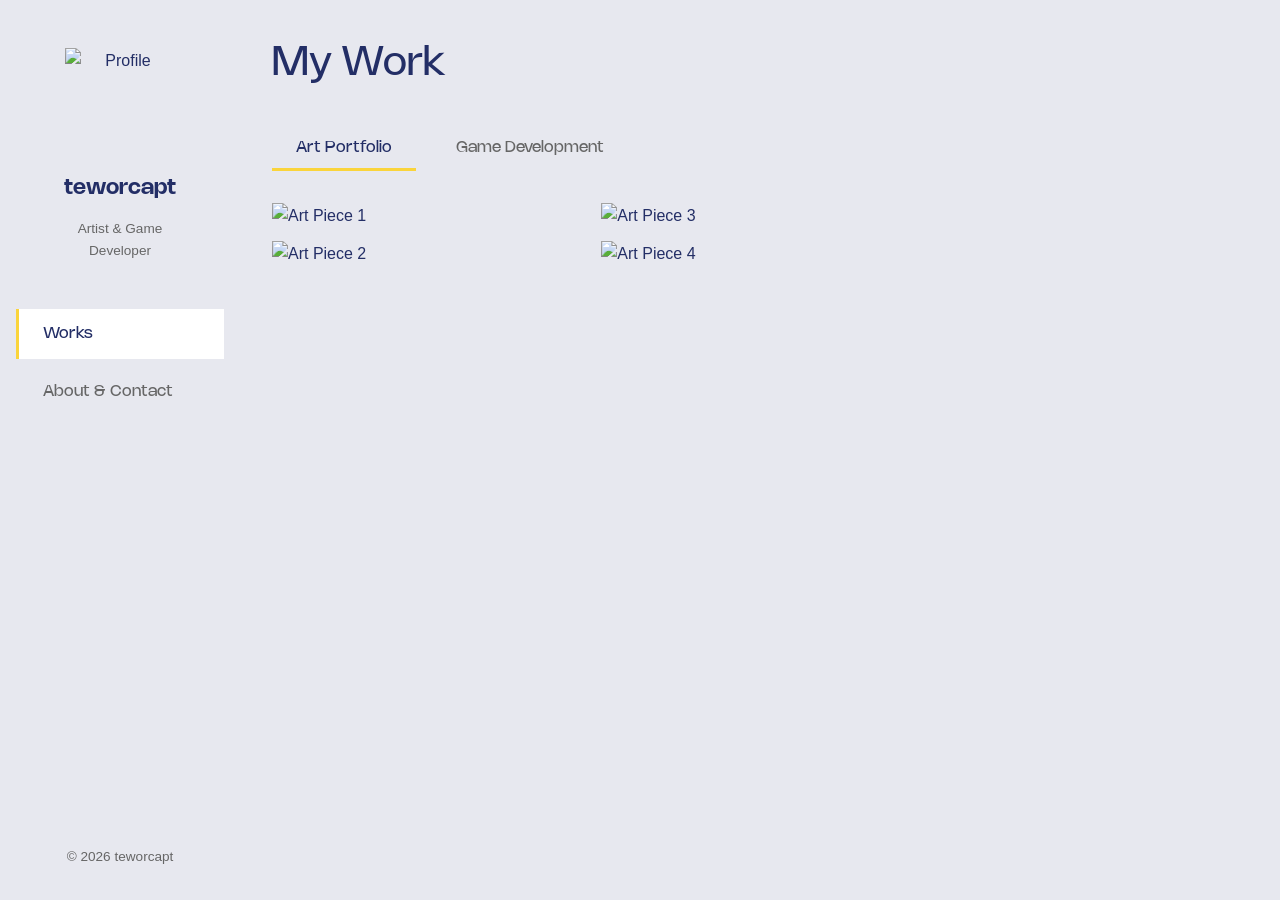
==== index.html @ d013da0e "Update index.html" ====
<!DOCTYPE html>
<html lang="en">
<head>
    <meta charset="UTF-8">
    <meta name="viewport" content="width=device-width, initial-scale=1.0">
    <title>Portfolio - teworcapt</title>
    <link rel="stylesheet" href="styles-new.css">
</head>
<body>
    <div class="container-main">
        <!-- Left Sidebar with Bubble -->
        <aside class="sidebar">
            <div class="profile-bubble">
                <img src="images/avatar.jpg" alt="Profile" class="profile-image">
                <h1 class="profile-name">teworcapt</h1>
                <p class="profile-subtitle">Artist & Game Developer</p>
            </div>
            
            <nav class="sidebar-nav">
                <ul>
                    <li><a href="index.html" class="nav-link">Works</a></li>
                    <li><a href="about.html" class="nav-link">About & Contact</a></li>
                </ul>
            </nav>

            <div class="sidebar-footer">
                <p>&copy; 2026 teworcapt</p>
            </div>
        </aside>

        <!-- Main Content -->
        <main class="main-content">
            <section class="portfolio">
                <div class="content-wrapper">
                    <h2>My Work</h2>
                    
                    <!-- Portfolio Tabs -->
                    <div class="portfolio-tabs">
                        <button class="tab-button active" data-tab="art">Art Portfolio</button>
                        <button class="tab-button" data-tab="games">Game Development</button>
                    </div>

                    <!-- Art Portfolio Tab -->
                    <div id="art" class="tab-content active">
                        <div class="art-masonry">
                            <div class="art-item">
                                <img src="images/art/artwork-1.jpg" alt="Art Piece 1">
                            </div>
                            <div class="art-item">
                                <img src="images/art/artwork-2.jpg" alt="Art Piece 2">
                            </div>
                            <div class="art-item">
                                <img src="images/art/artwork-3.jpg" alt="Art Piece 3">
                            </div>
                            <div class="art-item">
                                <img src="images/art/artwork-4.jpg" alt="Art Piece 4">
                            </div>
                        </div>
                    </div>

                    <!-- Games Portfolio Tab -->
                    <div id="games" class="tab-content">
                        <div class="portfolio-grid">
                            <div class="portfolio-item">
                                <div class="portfolio-image">
                                    <img src="images/games/game-1.jpg" alt="Game 1">
                                    <div class="portfolio-overlay">
                                        <p class="placeholder">Add game screenshot</p>
                                    </div>
                                </div>
                                <div class="portfolio-info">
                                    <h3>Game Title</h3>
                                    <p>Description of your game project, gameplay mechanics, and features.</p>
                                    <div class="portfolio-links">
                                        <a href="#" class="link-btn">Play</a>
                                        <a href="#" class="link-btn">Learn More</a>
                                    </div>
                                </div>
                            </div>

                            <div class="portfolio-item">
                                <div class="portfolio-image">
                                    <img src="images/games/game-2.jpg" alt="Game 2">
                                    <div class="portfolio-overlay">
                                        <p class="placeholder">Add game screenshot</p>
                                    </div>
                                </div>
                                <div class="portfolio-info">
                                    <h3>Game Title</h3>
                                    <p>Description of your game project, gameplay mechanics, and features.</p>
                                    <div class="portfolio-links">
                                        <a href="#" class="link-btn">Play</a>
                                        <a href="#" class="link-btn">Learn More</a>
                                    </div>
                                </div>
                            </div>

                            <div class="portfolio-item">
                                <div class="portfolio-image">
                                    <img src="images/games/game-3.jpg" alt="Game 3">
                                    <div class="portfolio-overlay">
                                        <p class="placeholder"> Add game screenshot</p>
                                    </div>
                                </div>
                                <div class="portfolio-info">
                                    <h3>Game Title</h3>
                                    <p>Description of your game project, gameplay mechanics, and features.</p>
                                    <div class="portfolio-links">
                                        <a href="#" class="link-btn">Play</a>
                                        <a href="#" class="link-btn">Learn More</a>
                                    </div>
                                </div>
                            </div>

                            <div class="portfolio-item">
                                <div class="portfolio-image">
                                    <img src="images/games/game-4.jpg" alt="Game 4">
                                    <div class="portfolio-overlay">
                                        <p class="placeholder">Add game screenshot</p>
                                    </div>
                                </div>
                                <div class="portfolio-info">
                                    <h3>Game Title</h3>
                                    <p>Description of your game project, gameplay mechanics, and features.</p>
                                    <div class="portfolio-links">
                                        <a href="#" class="link-btn">Play</a>
                                        <a href="#" class="link-btn">Learn More</a>
                                    </div>
                                </div>
                            </div>
                        </div>
                    </div>
                </div>
            </section>
        </main>
    </div>

    <script src="script.js"></script>
</body>
</html>
---- styles-new.css ----
@font-face {
    font-family: 'Nohemi';
    src: url('Web-TT/Nohemi-Regular.woff2') format('woff2'),
         url('Web-TT/Nohemi-Regular.woff') format('woff');
    font-weight: 400;
    font-style: normal;
    font-display: swap;
}

@font-face {
    font-family: 'Nohemi';
    src: url('Web-TT/Nohemi-SemiBold.woff2') format('woff2'),
         url('Web-TT/Nohemi-SemiBold.woff') format('woff');
    font-weight: 600;
    font-style: normal;
    font-display: swap;
}

:root {
    --primary-color: #232e66;
    --secondary-color: #e7e8ef;
    --accent-color: #fad43b;
    --accent-dark: #bb7805;
    --bg-color: #e7e8ef;
    --text-primary: #232e66;
    --text-secondary: #666666;
    --border-color: #e7e8ef;
}

* {
    margin: 0;
    padding: 0;
    box-sizing: border-box;
}

html, body {
    width: 100%;
    height: 100%;
}

body {
    font-family: 'Helvetica Neue', Helvetica, Arial, sans-serif;
    background-color: var(--bg-color);
    color: var(--text-primary);
    line-height: 1.6;
}

/* Main Container */
.container-main {
    display: flex;
    min-height: 100vh;
}

/* Sidebar — always fixed, never collapses to top */
.sidebar {
    position: fixed;
    left: 0;
    top: 0;
    width: 240px;
    height: 100vh;
    display: flex;
    flex-direction: column;
    align-items: center;
    padding: 2rem 1rem;
    gap: 2rem;
    background: var(--secondary-color);
    overflow-y: auto;
    z-index: 100;
    flex-shrink: 0;
}

/* Profile Bubble — no border, blends into sidebar */
.profile-bubble {
    width: 180px;
    border-radius: 0;
    background: var(--secondary-color);
    border: none;
    display: flex;
    flex-direction: column;
    align-items: center;
    justify-content: center;
    padding: 1rem;
    text-align: center;
    gap: 0.75rem;
}

.profile-image {
    width: 110px;
    height: 110px;
    border-radius: 0;
    object-fit: cover;
    background: var(--bg-color);
}

.profile-name {
    font-family: 'Nohemi', sans-serif;
    font-size: 1.4rem;
    color: var(--primary-color);
}

.profile-subtitle {
    font-size: 0.85rem;
    color: var(--text-secondary);
}

/* Sidebar Navigation */
.sidebar-nav {
    width: 100%;
    flex: 1;
}

.sidebar-nav ul {
    list-style: none;
    display: flex;
    flex-direction: column;
    gap: 0.5rem;
}

.nav-link {
    display: block;
    padding: 0.75rem 1.5rem;
    background: transparent;
    border: none;
    text-decoration: none;
    font-family: 'Nohemi', sans-serif;
    color: var(--text-secondary);
    font-size: 1rem;
    cursor: pointer;
    transition: all 0.3s ease;
    border-left: 3px solid transparent;
}

.nav-link:hover {
    color: var(--primary-color);
    background: var(--secondary-color);
}

.nav-link.active {
    color: var(--primary-color);
    background: white;
    border-left-color: var(--accent-color);
}

.sidebar-footer {
    width: 100%;
    text-align: center;
    font-size: 0.85rem;
    color: var(--text-secondary);
    border-top: 1px solid var(--border-color);
    padding-top: 1rem;
}

/* Main Content — always offset by sidebar width */
.main-content {
    margin-left: 240px;
    flex: 1;
    padding: 2rem;
    min-width: 0;
}

.content-wrapper {
    width: 100%;
    max-width: 1100px;
}

/* Sections */
section {
    margin-bottom: 3rem;
}

h2 {
    font-family: 'Nohemi', sans-serif;
    font-size: 2.5rem;
    font-weight: 400;
    margin-bottom: 2rem;
    color: var(--primary-color);
}

h3 {
    font-family: 'Nohemi', sans-serif;
    font-size: 1.3rem;
    font-weight: 400;
    color: var(--primary-color);
    margin-bottom: 1rem;
}

h4 {
    font-family: 'Nohemi', sans-serif;
    font-weight: 400;
    color: var(--primary-color);
}

/* Buttons */
.btn {
    padding: 0.75rem 2rem;
    border-radius: 0;
    text-decoration: none;
    font-family: 'Nohemi', sans-serif;
    font-weight: 400;
    transition: all 0.3s ease;
    border: none;
    cursor: pointer;
    display: inline-block;
}

.btn-primary {
    background: var(--primary-color);
    color: white;
}

.btn-primary:hover {
    background: var(--secondary-color);
    color: var(--primary-color);
}

.btn-secondary {
    background: white;
    color: var(--primary-color);
    border: 2px solid var(--primary-color);
}

.btn-secondary:hover {
    background: var(--secondary-color);
    color: var(--primary-color);
}

/* Art Masonry Grid */
.art-masonry {
    columns: 3;
    column-gap: 0.75rem;
}

.art-item {
    break-inside: avoid;
    margin-bottom: 0.75rem;
    overflow: hidden;
    cursor: pointer;
}

.art-item img {
    width: 100%;
    height: auto;
    display: block;
    transition: transform 0.3s ease, opacity 0.3s ease;
}

.art-item:hover img {
    transform: scale(1.03);
    opacity: 0.9;
}

@media (max-width: 768px) {
    .art-masonry {
        columns: 2;
    }
}

@media (max-width: 480px) {
    .art-masonry {
        columns: 1;
    }
}

/* Portfolio Tabs */
.portfolio-tabs {
    display: flex;
    gap: 1rem;
    margin-bottom: 2rem;
    border-bottom: 2px solid var(--border-color);
}

.tab-button {
    padding: 0.75rem 1.5rem;
    background: transparent;
    border: none;
    color: var(--text-secondary);
    font-size: 1rem;
    font-family: 'Nohemi', sans-serif;
    font-weight: 400;
    cursor: pointer;
    transition: all 0.3s ease;
    border-bottom: 3px solid transparent;
    margin-bottom: -2px;
}

.tab-button:hover {
    color: var(--primary-color);
}

.tab-button.active {
    color: var(--primary-color);
    border-bottom-color: var(--accent-color);
}

.tab-content {
    display: none;
}

.tab-content.active {
    display: block;
}

.portfolio-grid {
    display: grid;
    grid-template-columns: repeat(auto-fill, minmax(260px, 1fr));
    gap: 2rem;
}

.portfolio-item {
    background-color: white;
    overflow: hidden;
    border: 1px solid var(--border-color);
    transition: transform 0.3s ease;
}

.portfolio-item:hover {
    transform: translateY(-5px) scale(1.02);
}

.portfolio-image {
    position: relative;
    width: 100%;
    height: 220px;
    overflow: hidden;
}

.portfolio-image img {
    width: 100%;
    height: 100%;
    object-fit: cover;
}

.portfolio-overlay {
    position: absolute;
    top: 0;
    left: 0;
    width: 100%;
    height: 100%;
    background: rgba(35, 46, 102, 0.3);
    display: flex;
    align-items: center;
    justify-content: center;
}

.placeholder {
    font-size: 2rem;
    color: white;
    text-shadow: 0 2px 4px rgba(0, 0, 0, 0.3);
}

.portfolio-info {
    padding: 1.25rem;
}

.portfolio-info h3 {
    margin-bottom: 0.5rem;
    color: var(--primary-color);
}

.portfolio-info p {
    color: var(--text-secondary);
    font-size: 0.95rem;
    margin-bottom: 1rem;
}

.portfolio-links {
    display: flex;
    gap: 0.5rem;
}

.link-btn {
    flex: 1;
    padding: 0.5rem;
    background: var(--primary-color);
    color: white;
    text-decoration: none;
    text-align: center;
    font-size: 0.9rem;
    transition: all 0.3s ease;
}

.link-btn:hover {
    background: var(--secondary-color);
    color: var(--primary-color);
}

/* About Section */
.about-content {
    margin-bottom: 2rem;
}

.about-text {
    font-size: 1.05rem;
    color: var(--text-secondary);
    margin-bottom: 1.5rem;
    line-height: 1.8;
}

.about-sections {
    display: grid;
    grid-template-columns: repeat(auto-fit, minmax(280px, 1fr));
    gap: 2rem;
    margin-bottom: 2rem;
}

.about-card {
    background: white;
    padding: 1.5rem;
    border: 1px solid var(--border-color);
}

.card-item {
    margin-bottom: 1.5rem;
}

.card-item strong {
    display: block;
    color: var(--primary-color);
    margin-bottom: 0.5rem;
}

.card-item .meta {
    display: block;
    font-size: 0.9rem;
    color: var(--text-secondary);
    font-style: italic;
    margin-bottom: 0.5rem;
}

.card-item p {
    color: var(--text-secondary);
    font-size: 0.95rem;
}

.skills-list {
    display: flex;
    flex-wrap: wrap;
    gap: 0.75rem;
}

.skill-tag {
    background: var(--accent-color);
    color: var(--primary-color);
    padding: 0.5rem 1rem;
    font-size: 0.9rem;
    font-weight: 600;
}

.resume-download {
    text-align: center;
    padding: 2rem 0;
}

/* Contact Section */
.contact {
    background-color: white;
    padding: 2rem;
    border: 1px solid var(--border-color);
}

.contact-intro {
    font-size: 1.1rem;
    color: var(--text-secondary);
    text-align: center;
    margin-bottom: 2rem;
}

.contact-container {
    display: grid;
    grid-template-columns: 1fr 1fr;
    gap: 3rem;
}

.contact-info {
    display: flex;
    flex-direction: column;
    gap: 1.5rem;
}

.contact-item {
    background: var(--bg-color);
    padding: 1.5rem;
    border: 1px solid var(--border-color);
}

.contact-item h4 {
    margin-bottom: 0.5rem;
    color: var(--primary-color);
}

.contact-item a {
    color: var(--primary-color);
    text-decoration: none;
    transition: color 0.3s ease;
}

.contact-item a:hover {
    color: var(--text-secondary);
}

.contact-form {
    display: flex;
    flex-direction: column;
    gap: 1rem;
}

.contact-form input,
.contact-form textarea {
    padding: 0.75rem;
    background-color: white;
    border: 1px solid var(--border-color);
    color: var(--text-primary);
    font-family: inherit;
    transition: all 0.3s ease;
}

.contact-form input::placeholder,
.contact-form textarea::placeholder {
    color: var(--text-secondary);
}

.contact-form input:focus,
.contact-form textarea:focus {
    outline: none;
    border-color: var(--accent-color);
}

.contact-form textarea {
    resize: vertical;
}

/* Responsive — sidebar always stays on the left, content scrolls */
@media (max-width: 768px) {
    .sidebar {
        width: 200px;
        padding: 1.5rem 0.75rem;
    }

    .main-content {
        margin-left: 200px;
        padding: 1.25rem 1rem;
    }

    .profile-bubble {
        width: 160px;
    }

    .profile-image {
        width: 90px;
        height: 90px;
    }

    .profile-name {
        font-size: 1.1rem;
    }

    h2 {
        font-size: 1.8rem;
    }

    .portfolio-grid {
        grid-template-columns: 1fr;
    }

    .contact-container {
        grid-template-columns: 1fr;
    }

    .about-sections {
        grid-template-columns: 1fr;
    }
}

@media (max-width: 480px) {
    .sidebar {
        width: 160px;
        padding: 1.25rem 0.5rem;
    }

    .main-content {
        margin-left: 160px;
        padding: 1rem 0.75rem;
    }

    .profile-image {
        width: 70px;
        height: 70px;
    }

    .profile-name {
        font-size: 0.95rem;
    }

    .profile-subtitle {
        font-size: 0.75rem;
    }

    .nav-link {
        padding: 0.6rem 0.75rem;
        font-size: 0.85rem;
    }

    h2 {
        font-size: 1.5rem;
    }
}
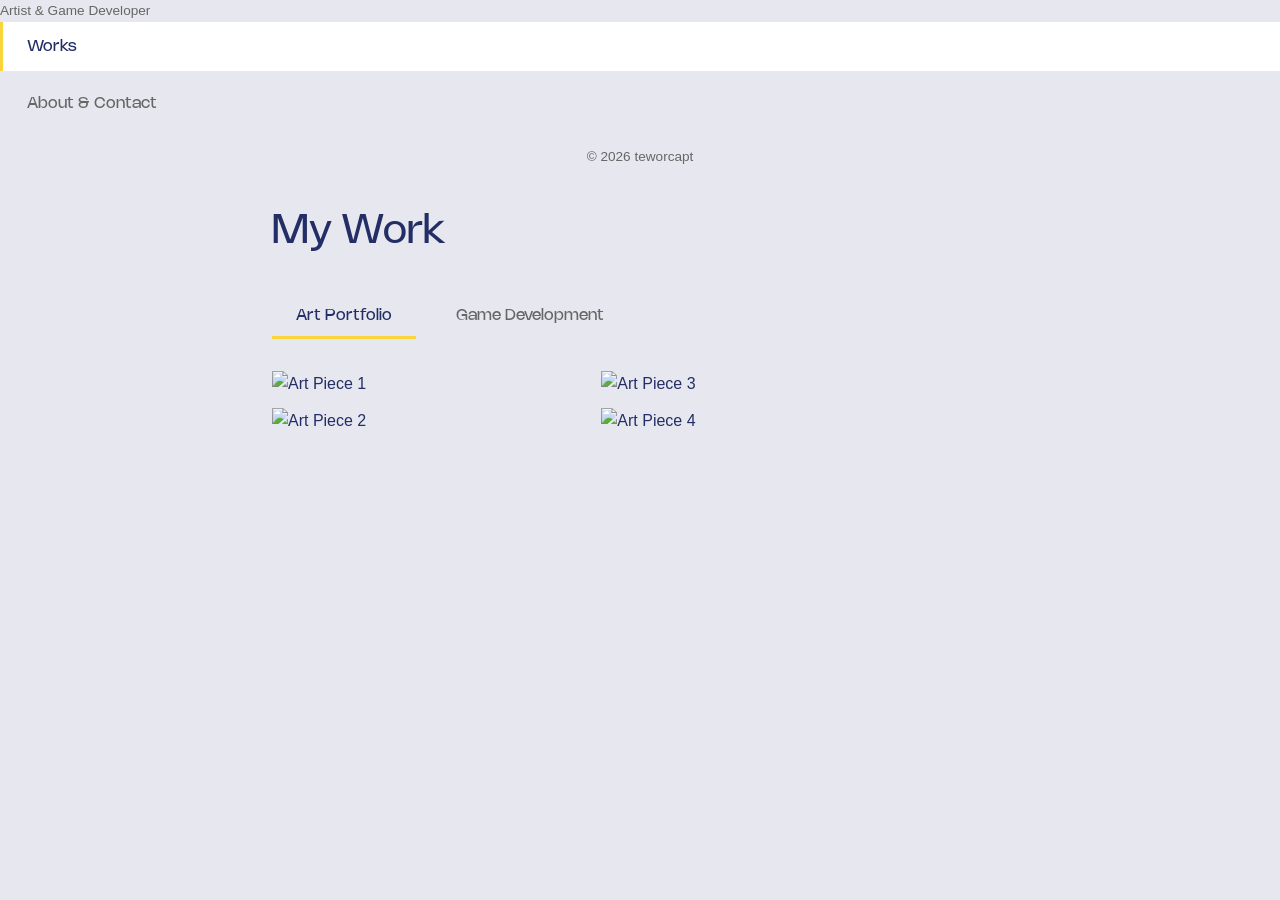
==== commit 1e5892d7: "Update index.html" ====
--- a/index.html
+++ b/index.html
@@ -4,15 +4,8 @@
     <meta charset="UTF-8">
     <meta name="viewport" content="width=device-width, initial-scale=1.0">
     <title>Portfolio - teworcapt</title>
+    <link rel="icon" type="image/png" href="Assets/favicon.png">
     <link rel="stylesheet" href="styles-new.css">
-</head>
-<body>
-    <div class="container-main">
-        <!-- Left Sidebar with Bubble -->
-        <aside class="sidebar">
-            <div class="profile-bubble">
-                <img src="images/avatar.jpg" alt="Profile" class="profile-image">
-                <h1 class="profile-name">teworcapt</h1>
                 <p class="profile-subtitle">Artist & Game Developer</p>
             </div>
             
@@ -44,89 +37,51 @@
                     <div id="art" class="tab-content active">
                         <div class="art-masonry">
                             <div class="art-item">
-                                <img src="images/art/artwork-1.jpg" alt="Art Piece 1">
+                                <img src="Assets/art_1.png" alt="Art Piece 1">
                             </div>
                             <div class="art-item">
-                                <img src="images/art/artwork-2.jpg" alt="Art Piece 2">
+                                <img src="Assets/art_2.png" alt="Art Piece 2">
                             </div>
                             <div class="art-item">
-                                <img src="images/art/artwork-3.jpg" alt="Art Piece 3">
+                                <img src="Assets/art_3.png" alt="Art Piece 3">
                             </div>
                             <div class="art-item">
-                                <img src="images/art/artwork-4.jpg" alt="Art Piece 4">
+                                <img src="Assets/art_4.png" alt="Art Piece 4">
                             </div>
                         </div>
                     </div>
 
                     <!-- Games Portfolio Tab -->
                     <div id="games" class="tab-content">
-                        <div class="portfolio-grid">
-                            <div class="portfolio-item">
-                                <div class="portfolio-image">
-                                    <img src="images/games/game-1.jpg" alt="Game 1">
-                                    <div class="portfolio-overlay">
-                                        <p class="placeholder">Add game screenshot</p>
-                                    </div>
+                        <div class="games-list">
+                            <div class="game-embed-item">
+                                <div class="game-info">
+                                    <h3>PlayDok</h3>
+                                    <p>As a child with absent parents, you're off to your normal play time of pretend. With a lack of siblings or friends to keep company, your childish mind comes to life as you stimulate a hospital with your crayons and stuffed toys. With your parent's Christmas gift to you, you use your testing tools and syringes to take tests and formulate diagnosis for your ill patients.</p>
                                 </div>
-                                <div class="portfolio-info">
-                                    <h3>Game Title</h3>
-                                    <p>Description of your game project, gameplay mechanics, and features.</p>
-                                    <div class="portfolio-links">
-                                        <a href="#" class="link-btn">Play</a>
-                                        <a href="#" class="link-btn">Learn More</a>
-                                    </div>
-                                </div>
+                                <iframe width="552" height="167" src="https://itch.io/embed/3478082" frameborder="0">
+                                    <a href="https://teworcapt.itch.io/playdok">PlayDok by tewo</a>
+                                </iframe>
                             </div>
 
-                            <div class="portfolio-item">
-                                <div class="portfolio-image">
-                                    <img src="images/games/game-2.jpg" alt="Game 2">
-                                    <div class="portfolio-overlay">
-                                        <p class="placeholder">Add game screenshot</p>
-                                    </div>
+                            <div class="game-embed-item">
+                                <div class="game-info">
+                                    <h3>Rinig, Kita</h3>
+                                    <p>The game follows Tonton or Tintin, a 13-year-old visually impaired Filipino, and his/her sighted younger sister Mikay, as they navigate through using sound, memory, and guidance.</p>
                                 </div>
-                                <div class="portfolio-info">
-                                    <h3>Game Title</h3>
-                                    <p>Description of your game project, gameplay mechanics, and features.</p>
-                                    <div class="portfolio-links">
-                                        <a href="#" class="link-btn">Play</a>
-                                        <a href="#" class="link-btn">Learn More</a>
-                                    </div>
-                                </div>
+                                <iframe width="552" height="167" src="https://itch.io/embed/4391491" frameborder="0">
+                                    <a href="https://estudyo-lampara.itch.io/rinig-kita">Rinig, Kita Audio Game by Estudyo Lampara</a>
+                                </iframe>
                             </div>
 
-                            <div class="portfolio-item">
-                                <div class="portfolio-image">
-                                    <img src="images/games/game-3.jpg" alt="Game 3">
-                                    <div class="portfolio-overlay">
-                                        <p class="placeholder"> Add game screenshot</p>
-                                    </div>
+                            <div class="game-embed-item">
+                                <div class="game-info">
+                                    <h3>I'm Just a Fish</h3>
+                                    <p>I'm Just A Fish is a hypercasual game that gives a bit of a challenge to its players. You ever think about disturbing fish? Well, you shouldn't and this game is definitely why.</p>
                                 </div>
-                                <div class="portfolio-info">
-                                    <h3>Game Title</h3>
-                                    <p>Description of your game project, gameplay mechanics, and features.</p>
-                                    <div class="portfolio-links">
-                                        <a href="#" class="link-btn">Play</a>
-                                        <a href="#" class="link-btn">Learn More</a>
-                                    </div>
-                                </div>
-                            </div>
-
-                            <div class="portfolio-item">
-                                <div class="portfolio-image">
-                                    <img src="images/games/game-4.jpg" alt="Game 4">
-                                    <div class="portfolio-overlay">
-                                        <p class="placeholder">Add game screenshot</p>
-                                    </div>
-                                </div>
-                                <div class="portfolio-info">
-                                    <h3>Game Title</h3>
-                                    <p>Description of your game project, gameplay mechanics, and features.</p>
-                                    <div class="portfolio-links">
-                                        <a href="#" class="link-btn">Play</a>
-                                        <a href="#" class="link-btn">Learn More</a>
-                                    </div>
-                                </div>
+                                <iframe width="552" height="167" src="https://itch.io/embed/2502175" frameborder="0">
+                                    <a href="https://teworcapt.itch.io/im-just-a-fish">I'm Just a Fish by tewo, sjfeatureless</a>
+                                </iframe>
                             </div>
                         </div>
                     </div>
--- a/styles-new.css
+++ b/styles-new.css
@@ -384,6 +384,28 @@
     color: var(--primary-color);
 }
 
+/* Games List */
+.games-list {
+    display: flex;
+    flex-direction: column;
+    gap: 2.5rem;
+}
+
+.game-embed-item {
+    display: flex;
+    flex-direction: column;
+    gap: 1rem;
+}
+
+.game-embed-item iframe {
+    max-width: 100%;
+    display: block;
+}
+
+.game-info h3 {
+    margin-bottom: 0.4rem;
+}
+
 /* About Section */
 .about-content {
     margin-bottom: 2rem;
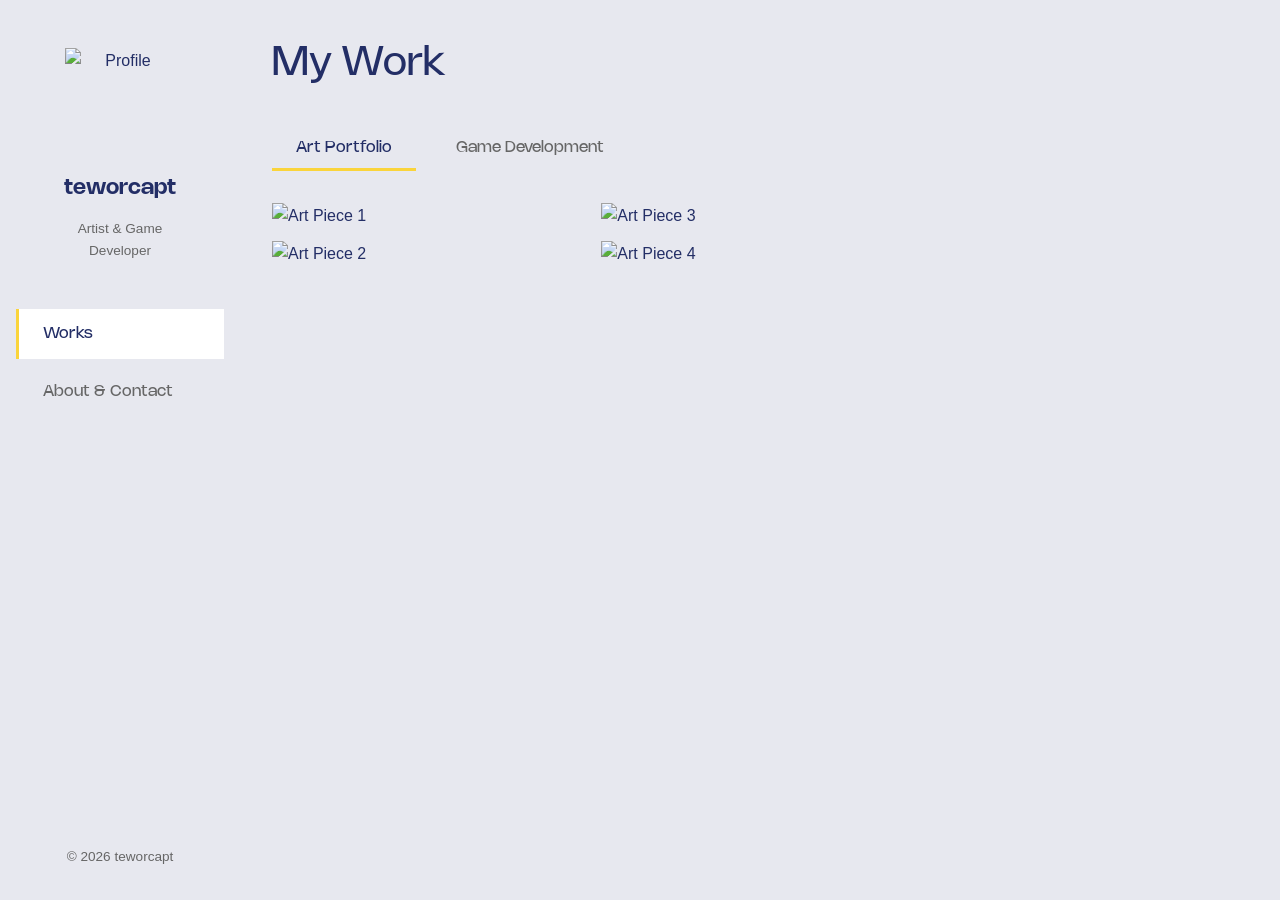
==== commit 3e1bd874: "Update index.html" ====
--- a/index.html
+++ b/index.html
@@ -6,6 +6,14 @@
     <title>Portfolio - teworcapt</title>
     <link rel="icon" type="image/png" href="Assets/favicon.png">
     <link rel="stylesheet" href="styles-new.css">
+</head>
+<body>
+    <div class="container-main">
+        <!-- Left Sidebar -->
+        <aside class="sidebar">
+            <div class="profile-bubble">
+                <img src="Assets/profile.png" alt="Profile" class="profile-image">
+                <h1 class="profile-name">teworcapt</h1>
                 <p class="profile-subtitle">Artist & Game Developer</p>
             </div>
             
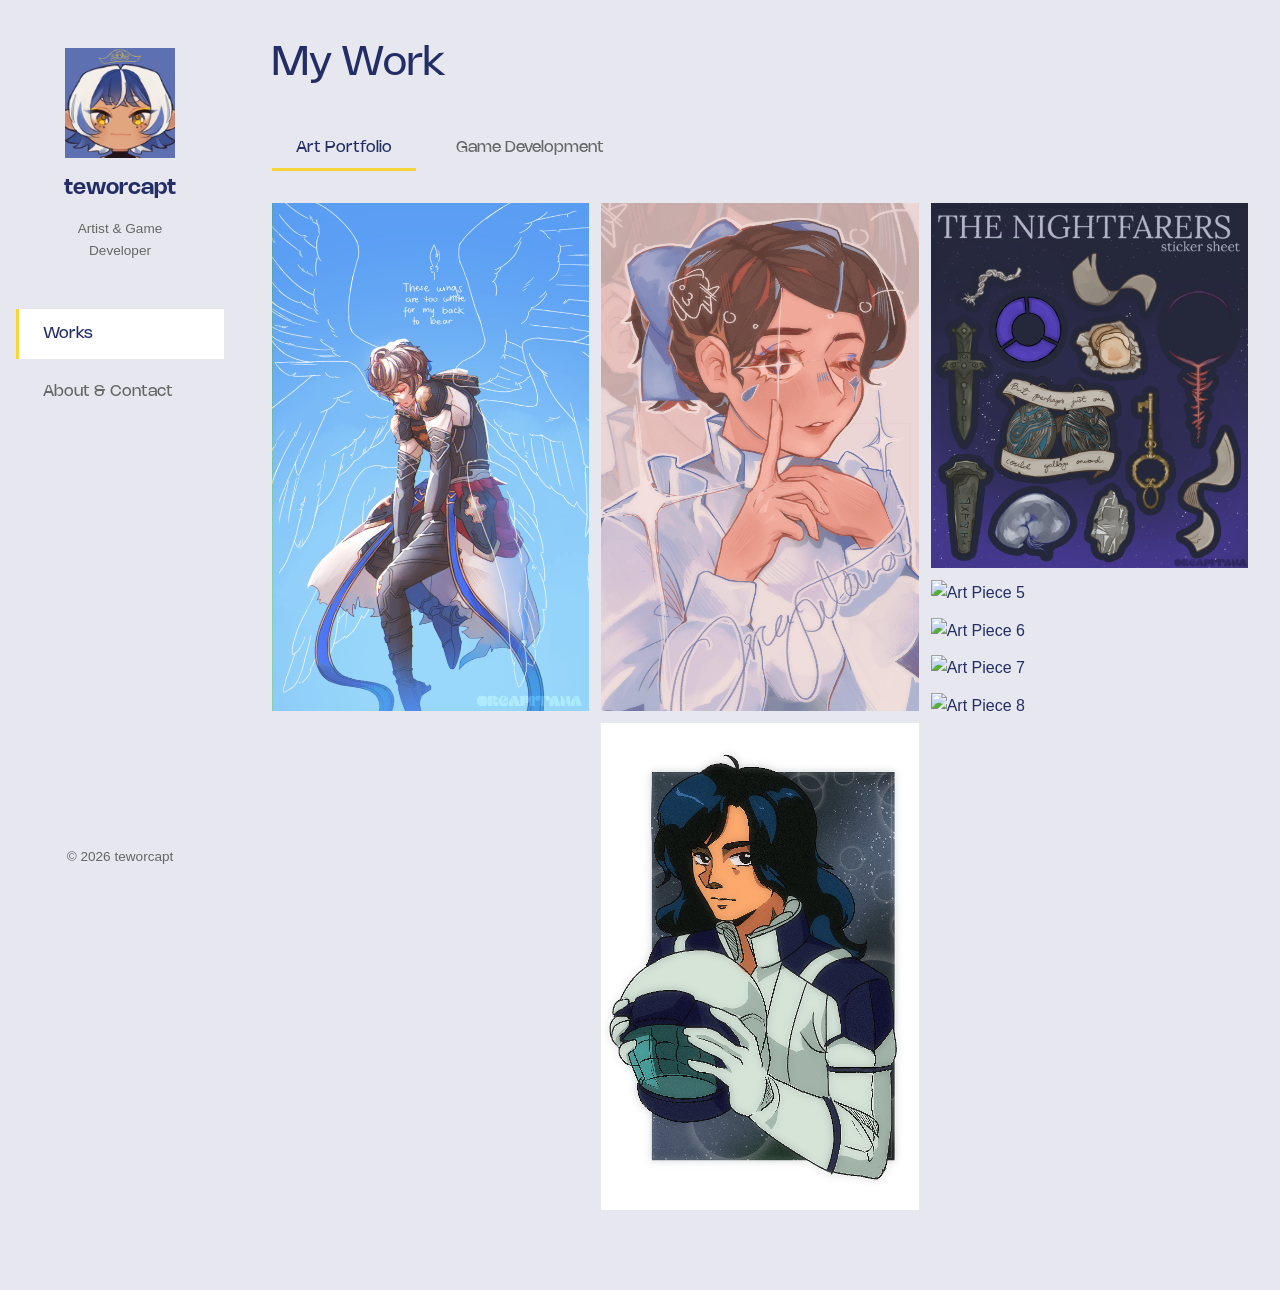
==== commit afcf8689: "Update index.html" ====
--- a/index.html
+++ b/index.html
@@ -56,6 +56,18 @@
                             <div class="art-item">
                                 <img src="Assets/art_4.png" alt="Art Piece 4">
                             </div>
+                            <div class="art-item">
+                                <img src="Assets/Art_5.png" alt="Art Piece 5">
+                            </div>
+                            <div class="art-item">
+                                <img src="Assets/Art_6.png" alt="Art Piece 6">
+                            </div>
+                            <div class="art-item">
+                                <img src="Assets/Art_7.png" alt="Art Piece 7">
+                            </div>
+                            <div class="art-item">
+                                <img src="Assets/Art_8.png" alt="Art Piece 8">
+                            </div>
                         </div>
                     </div>
 
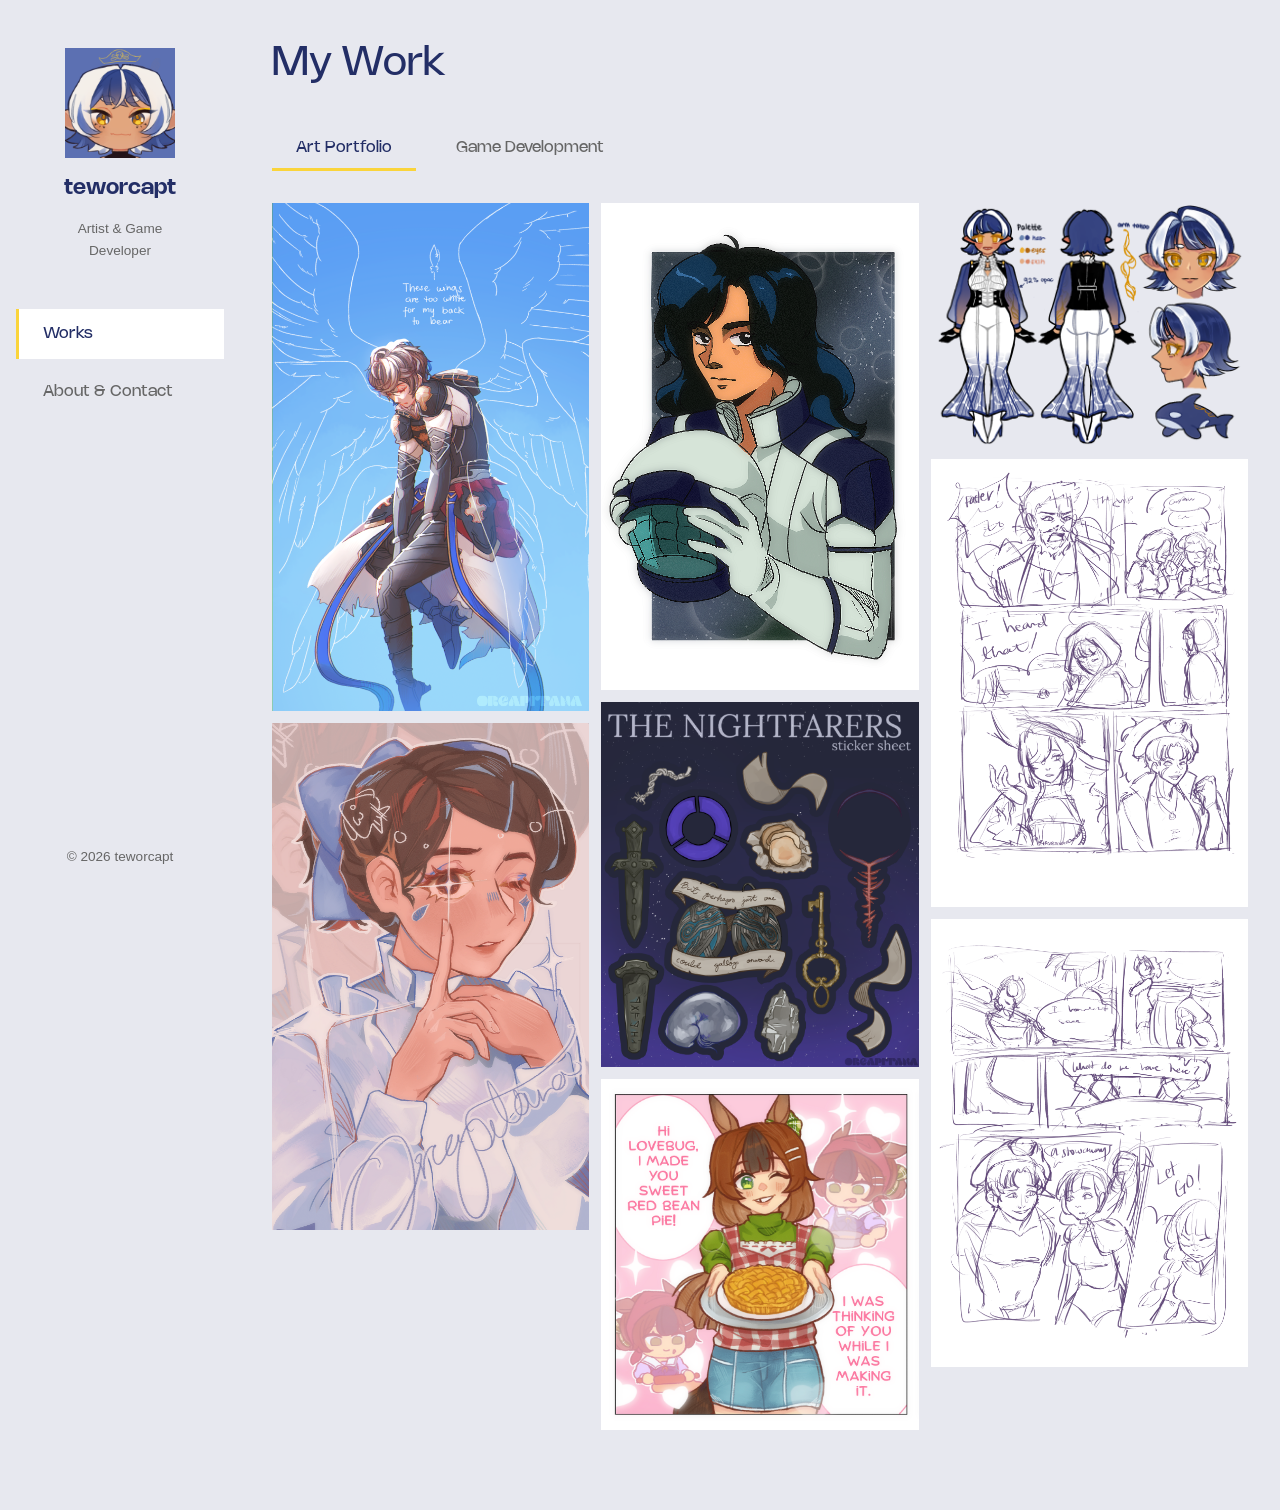
==== commit 4eb23916: "Update index.html" ====
--- a/index.html
+++ b/index.html
@@ -57,16 +57,16 @@
                                 <img src="Assets/art_4.png" alt="Art Piece 4">
                             </div>
                             <div class="art-item">
-                                <img src="Assets/Art_5.png" alt="Art Piece 5">
+                                <img src="Assets/art_5.png" alt="Art Piece 5">
                             </div>
                             <div class="art-item">
-                                <img src="Assets/Art_6.png" alt="Art Piece 6">
+                                <img src="Assets/art_6.png" alt="Art Piece 6">
                             </div>
                             <div class="art-item">
-                                <img src="Assets/Art_7.png" alt="Art Piece 7">
+                                <img src="Assets/art_7.png" alt="Art Piece 7">
                             </div>
                             <div class="art-item">
-                                <img src="Assets/Art_8.png" alt="Art Piece 8">
+                                <img src="Assets/art_8.png" alt="Art Piece 8">
                             </div>
                         </div>
                     </div>
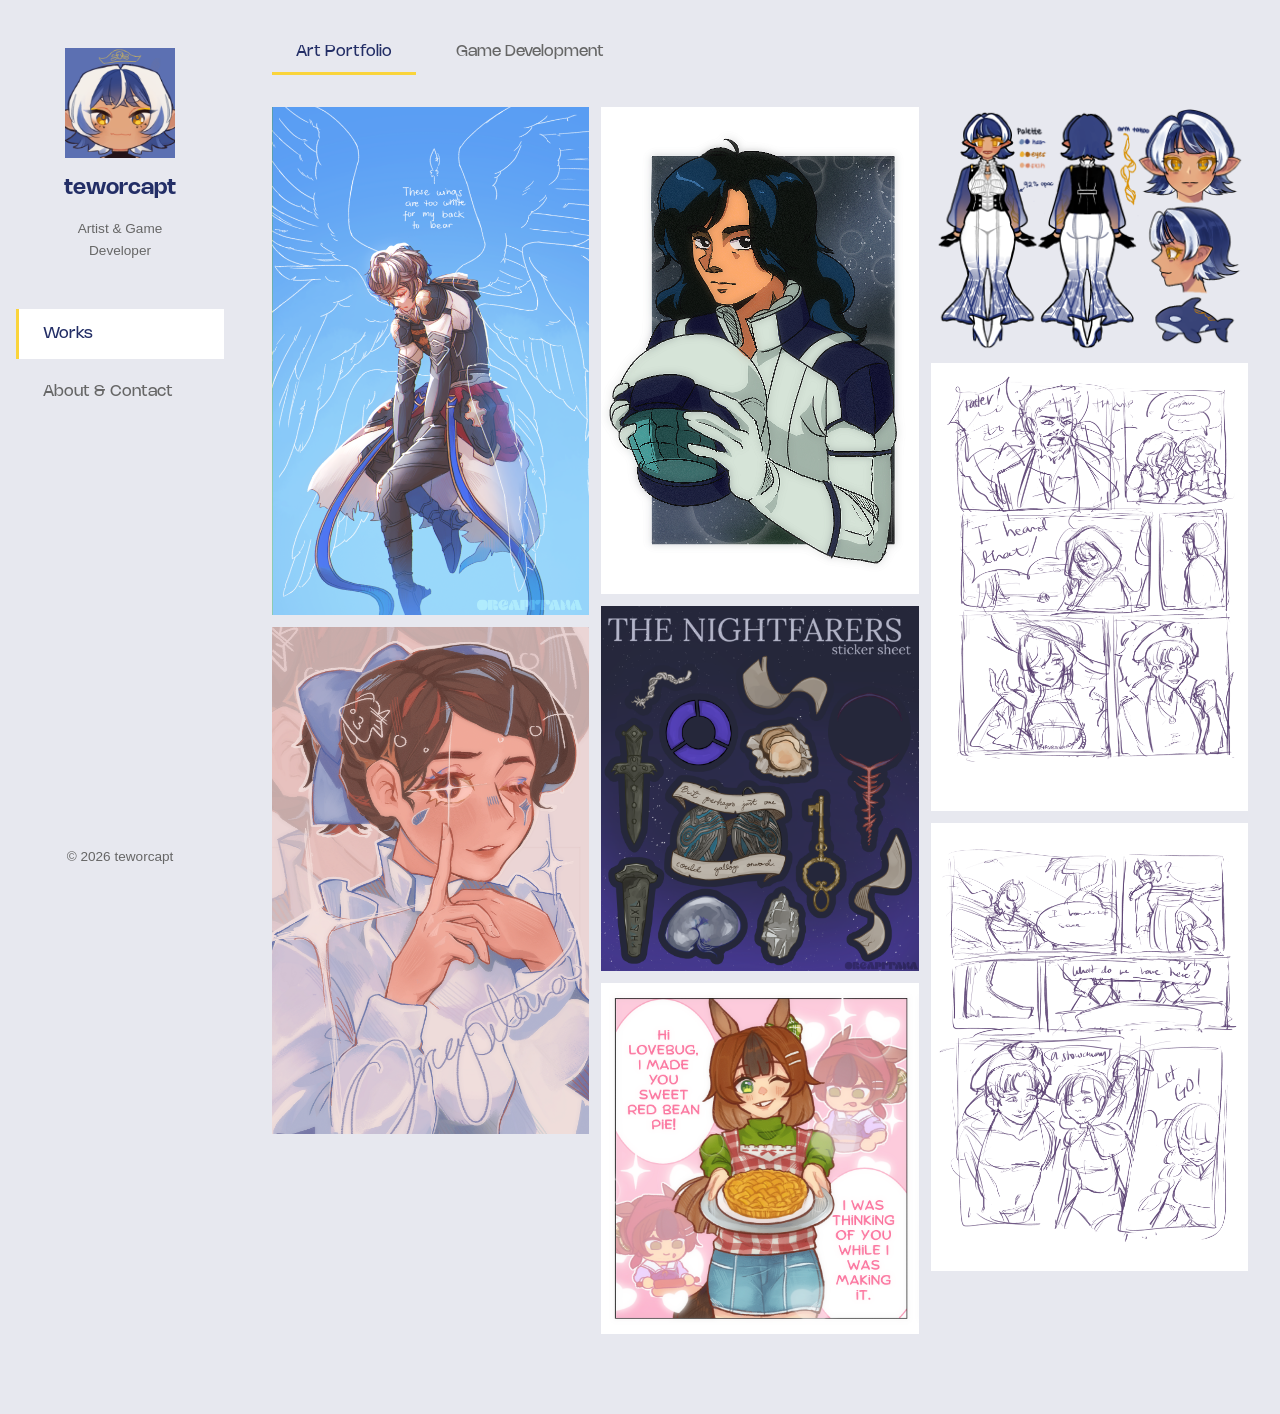
==== commit fd3ea225: "Update index.html" ====
--- a/index.html
+++ b/index.html
@@ -33,8 +33,6 @@
         <main class="main-content">
             <section class="portfolio">
                 <div class="content-wrapper">
-                    <h2>My Work</h2>
-                    
                     <!-- Portfolio Tabs -->
                     <div class="portfolio-tabs">
                         <button class="tab-button active" data-tab="art">Art Portfolio</button>
--- a/styles-new.css
+++ b/styles-new.css
@@ -226,7 +226,7 @@
 
 /* Art Masonry Grid */
 .art-masonry {
-    columns: 3;
+    columns: 280px;
     column-gap: 0.75rem;
 }
 
@@ -247,18 +247,6 @@
 .art-item:hover img {
     transform: scale(1.03);
     opacity: 0.9;
-}
-
-@media (max-width: 768px) {
-    .art-masonry {
-        columns: 2;
-    }
-}
-
-@media (max-width: 480px) {
-    .art-masonry {
-        columns: 1;
-    }
 }
 
 /* Portfolio Tabs */
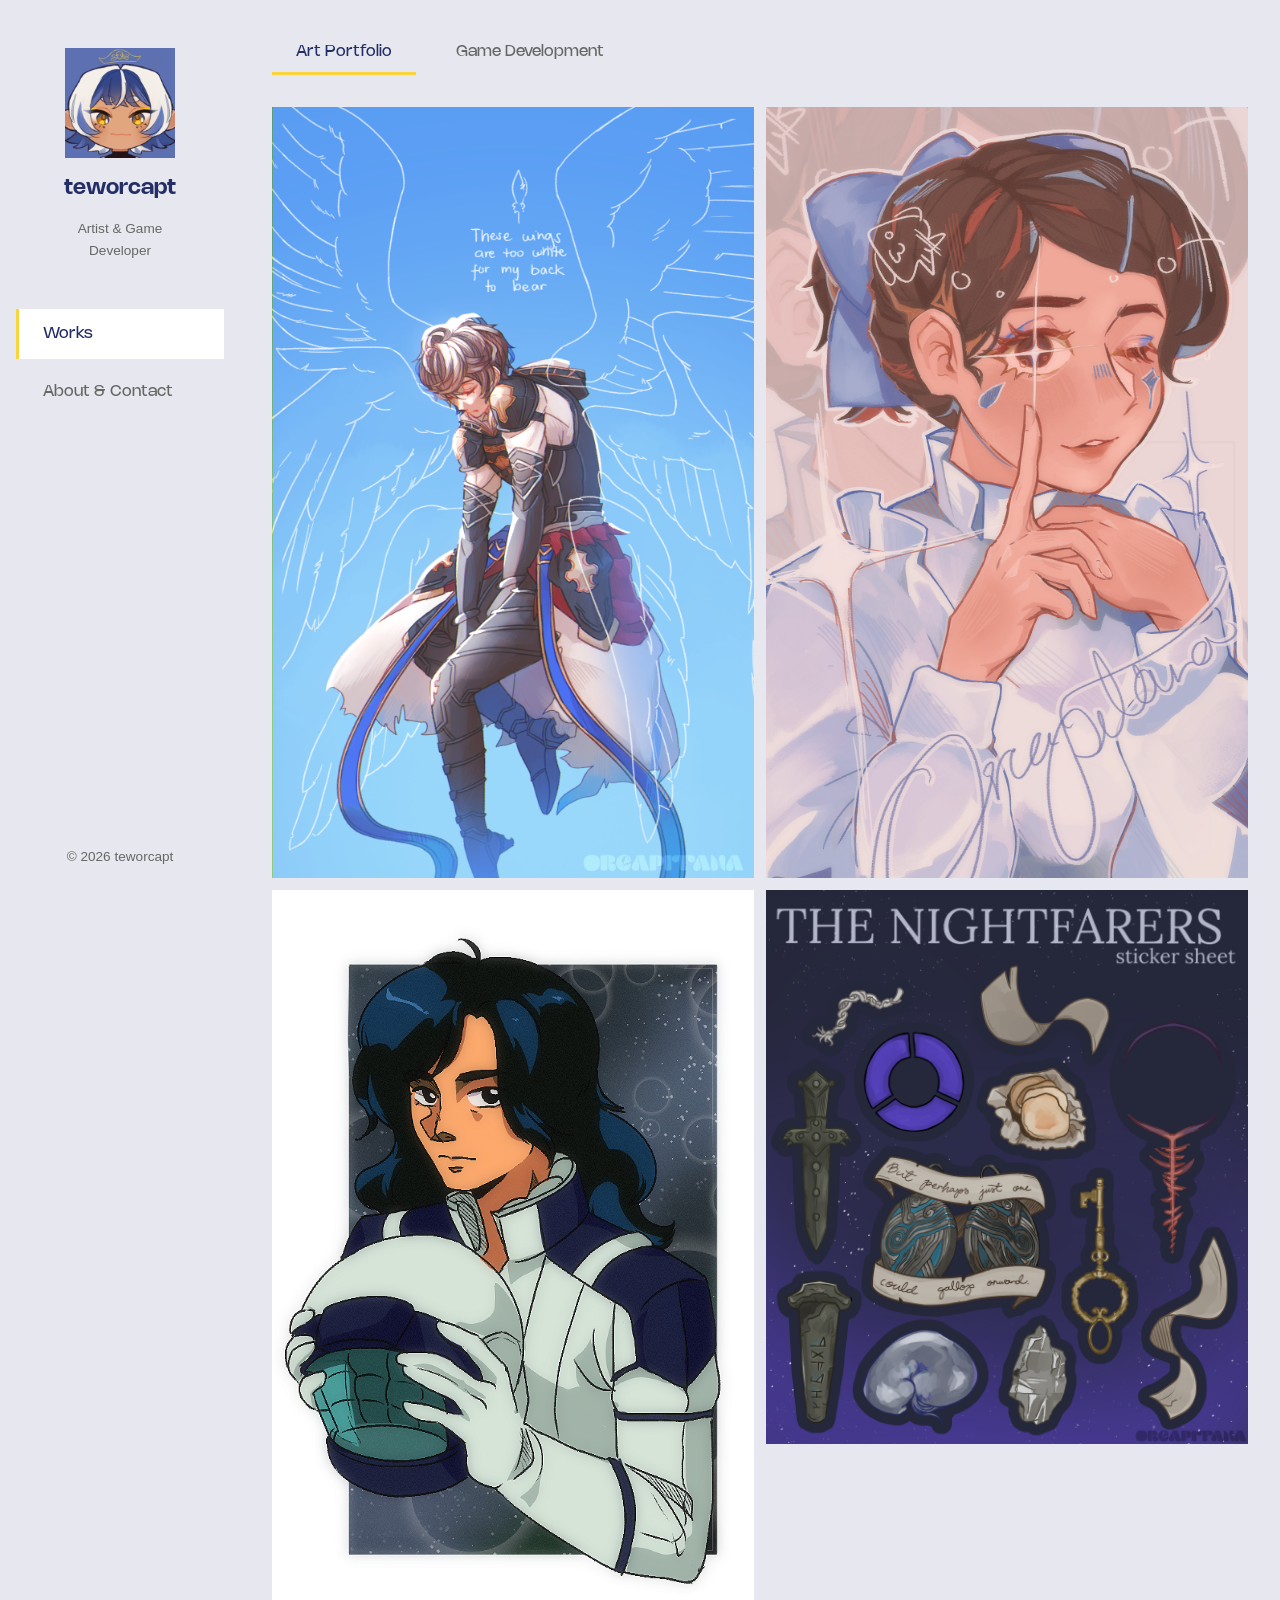
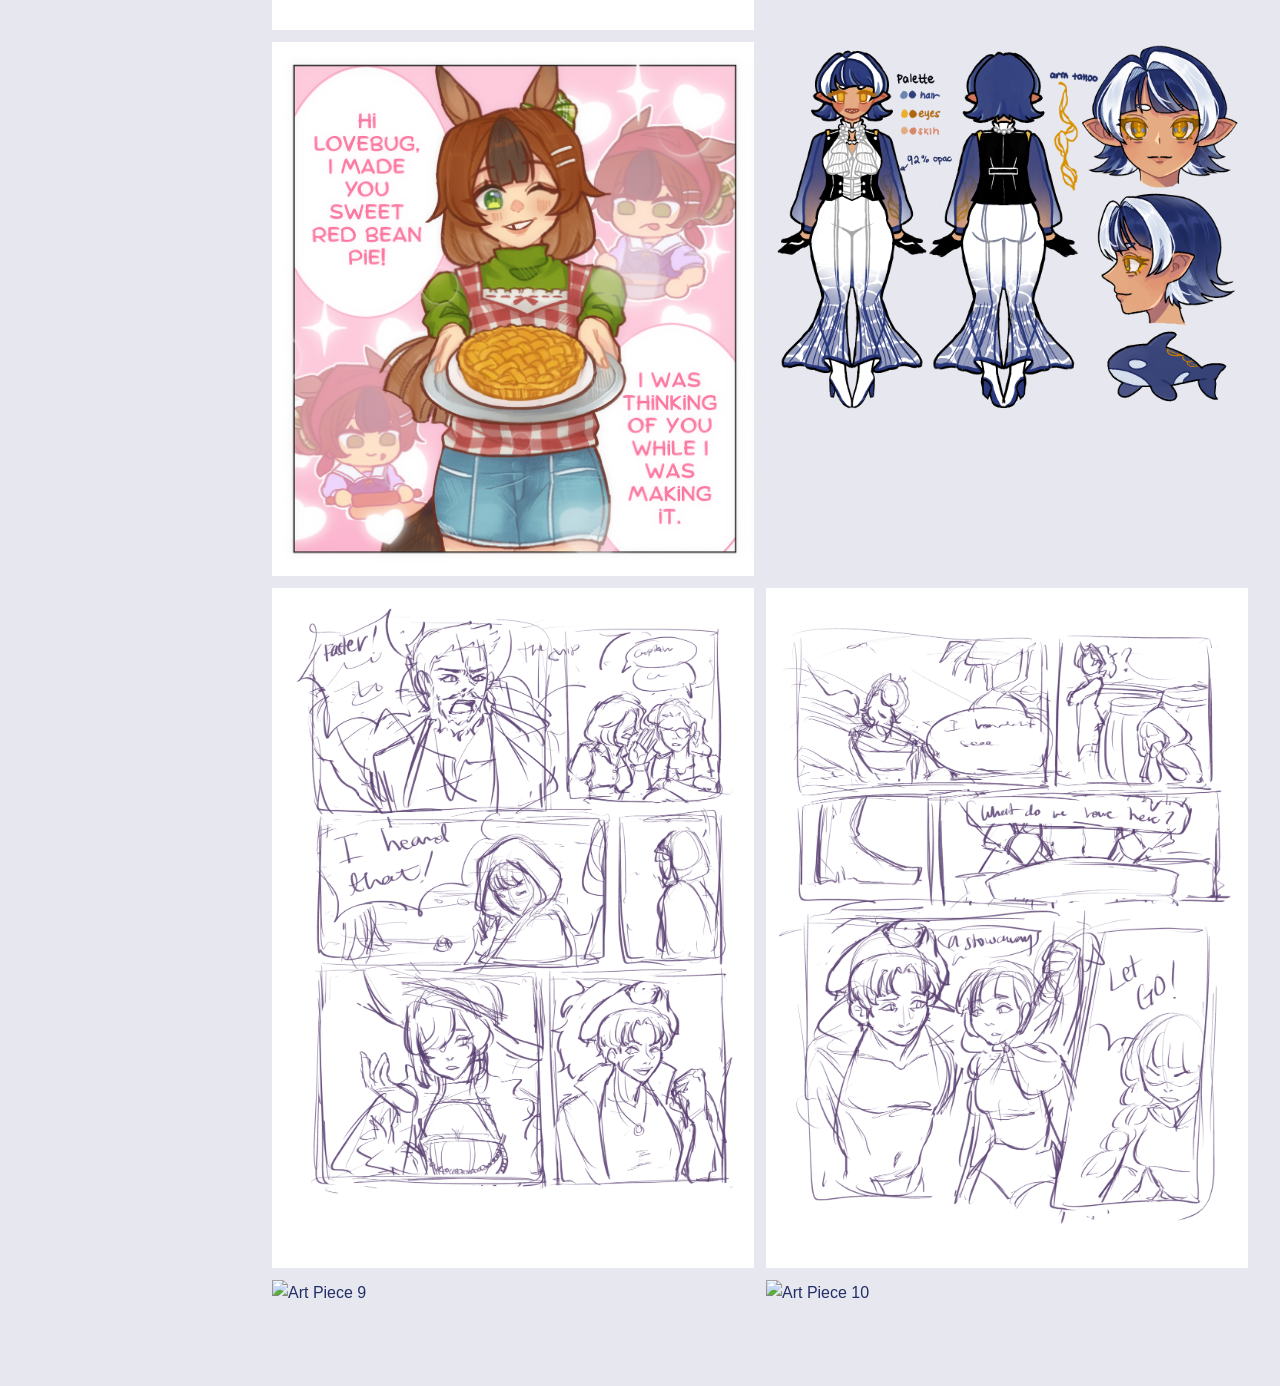
==== commit 05c0e787: "Add new art items to the gallery Added two new art items with images to the gallery." ====
--- a/index.html
+++ b/index.html
@@ -66,6 +66,12 @@
                             <div class="art-item">
                                 <img src="Assets/art_8.png" alt="Art Piece 8">
                             </div>
+                            <div class="art-item">
+                                <img src="Assets/art_9.png" alt="Art Piece 9">
+                            </div>
+                            <div class="art-item">
+                                <img src="Assets/art_10.png" alt="Art Piece 10">
+                            </div>
                         </div>
                     </div>
 
--- a/styles-new.css
+++ b/styles-new.css
@@ -160,7 +160,10 @@
 
 .content-wrapper {
     width: 100%;
-    max-width: 1100px;
+}
+
+.portfolio .content-wrapper {
+    max-width: 100%;
 }
 
 /* Sections */
@@ -226,13 +229,14 @@
 
 /* Art Masonry Grid */
 .art-masonry {
-    columns: 280px;
-    column-gap: 0.75rem;
+    display: grid;
+    grid-template-columns: repeat(auto-fill, minmax(400px, 1fr));
+    gap: 0.75rem;
+    align-items: start;
 }
 
 .art-item {
     break-inside: avoid;
-    margin-bottom: 0.75rem;
     overflow: hidden;
     cursor: pointer;
 }
